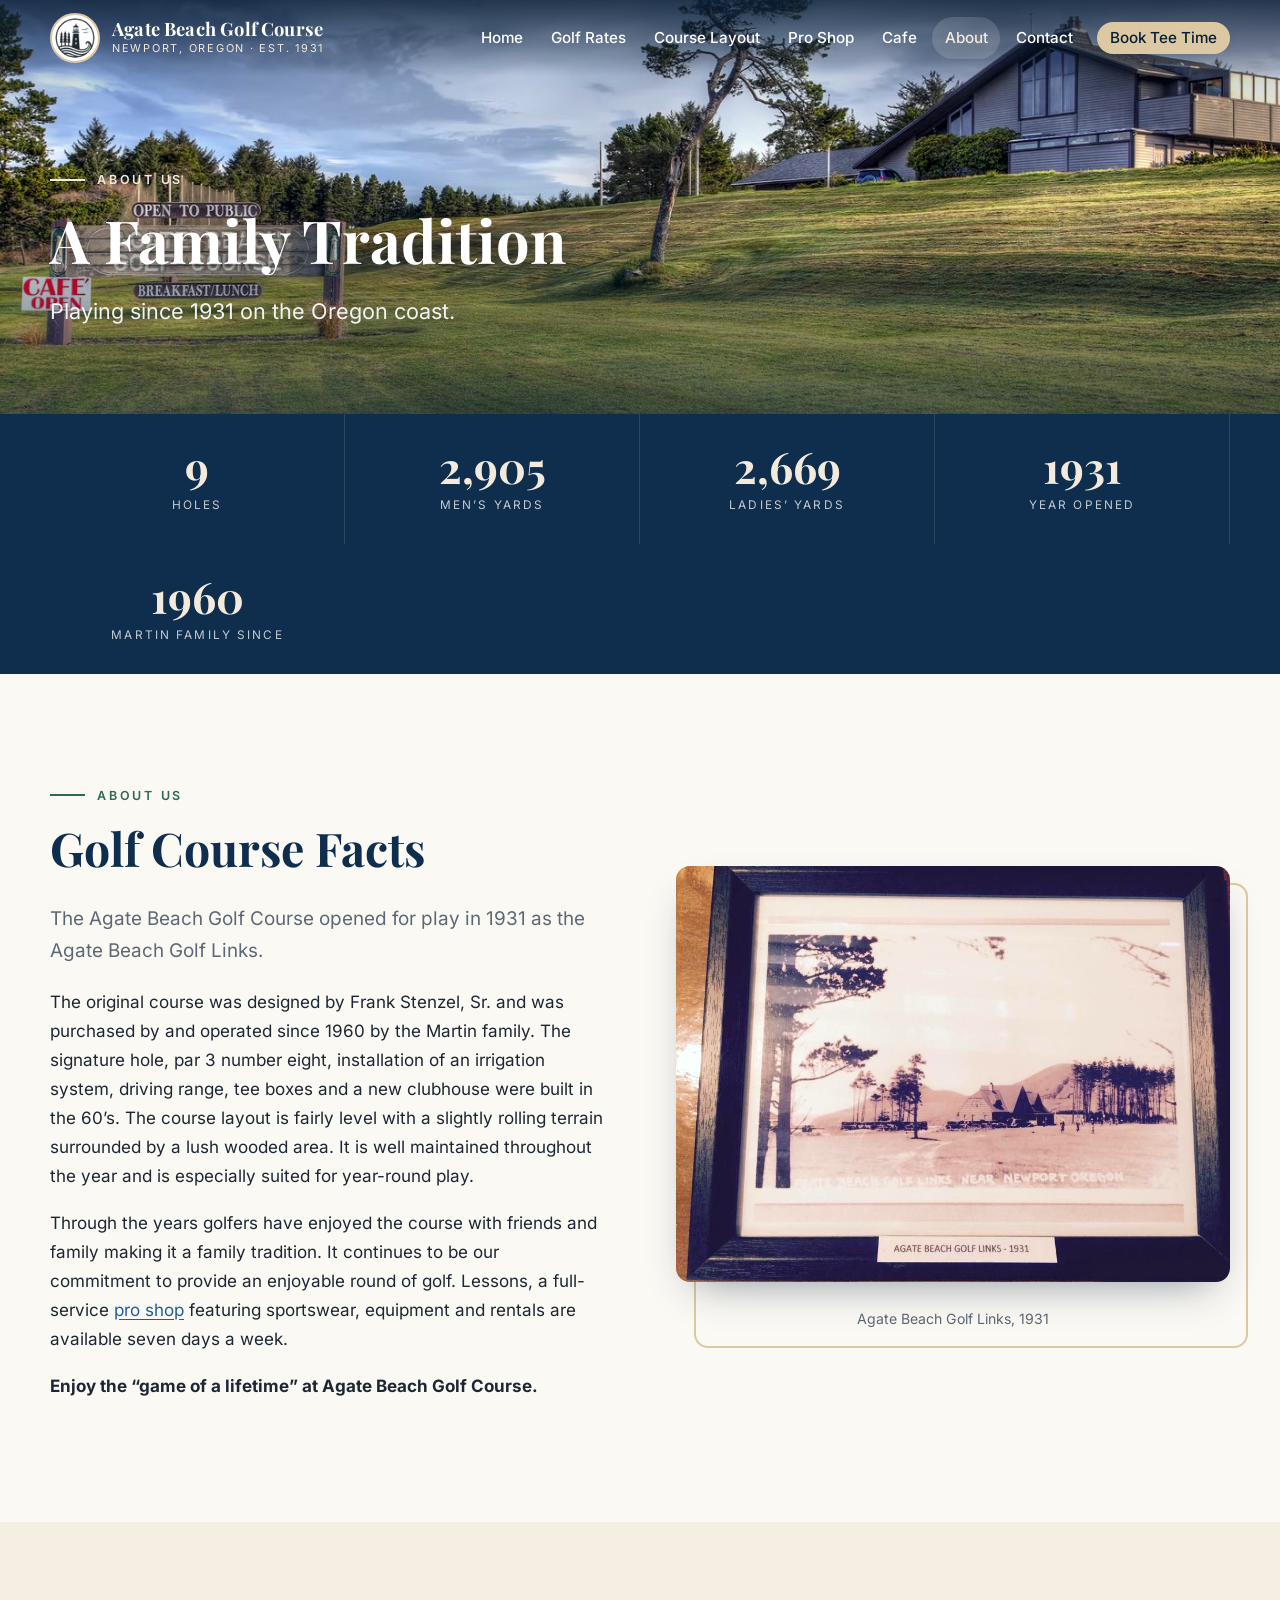
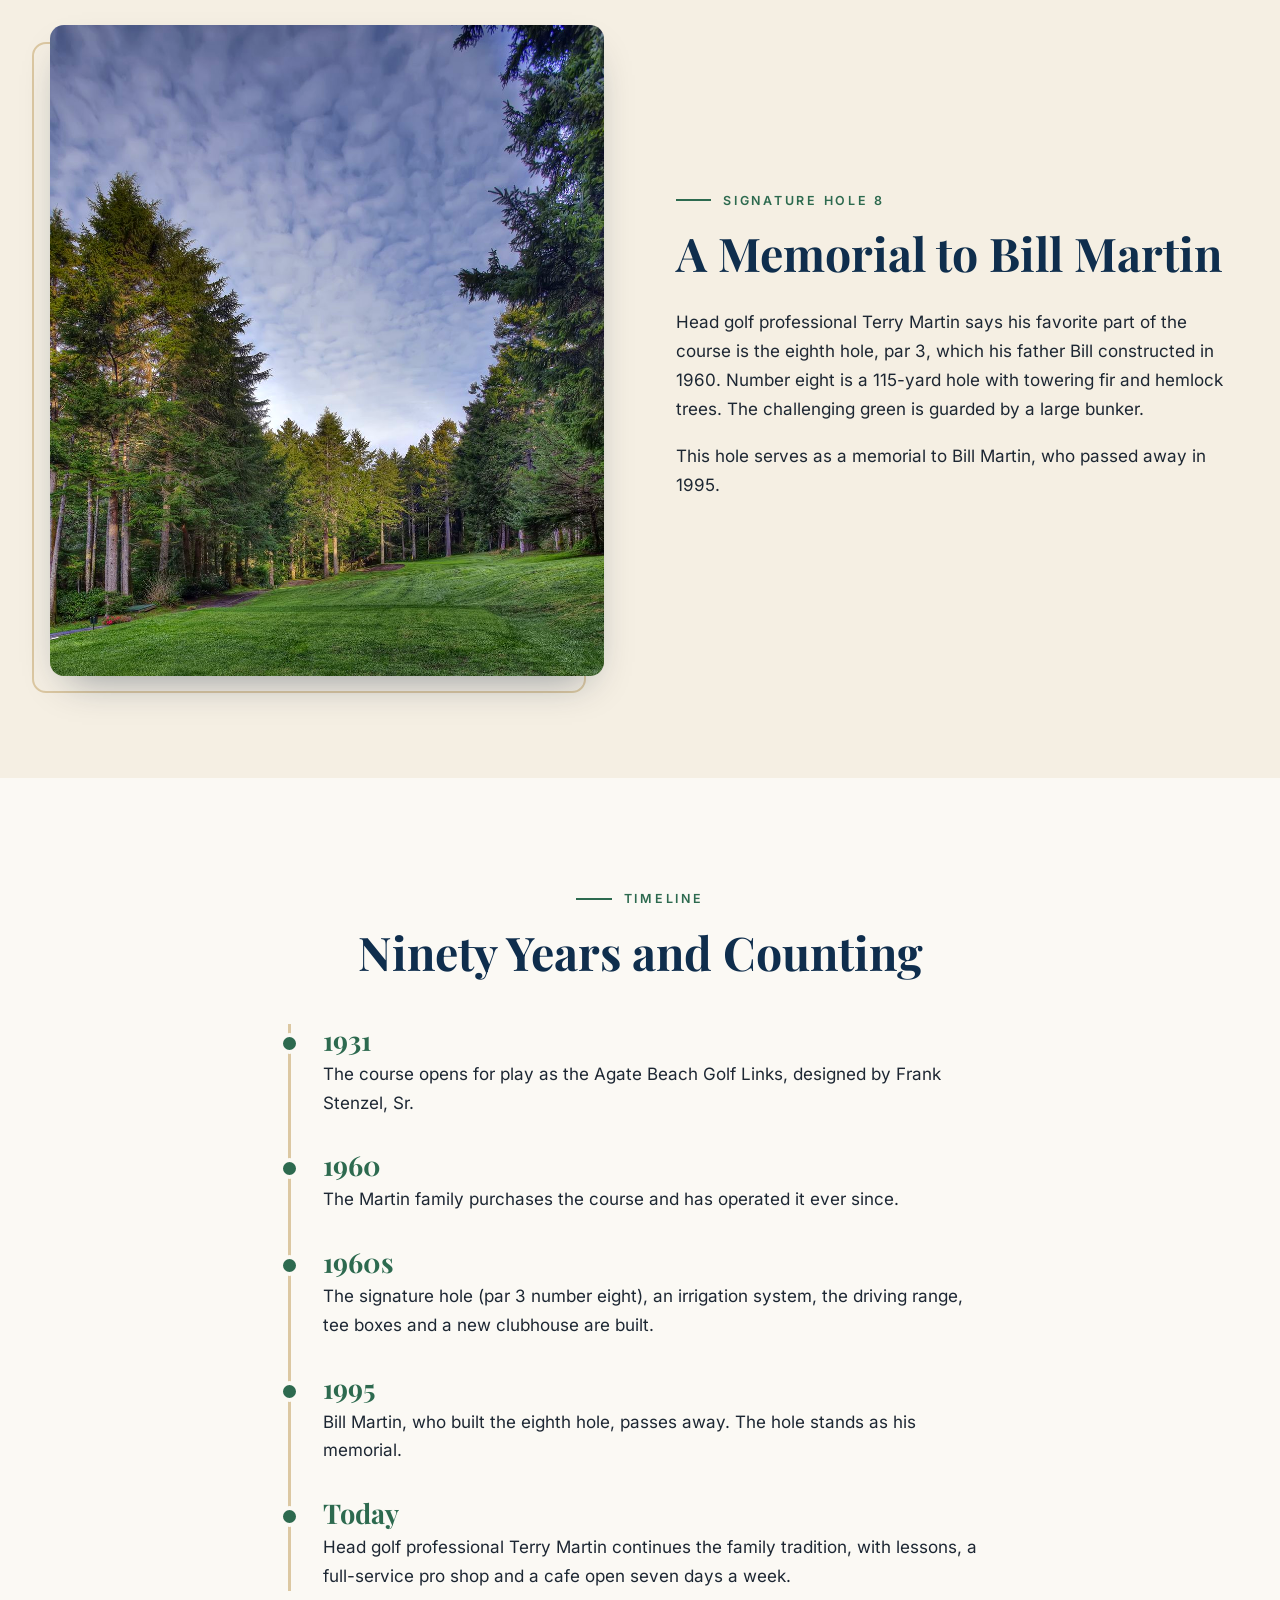
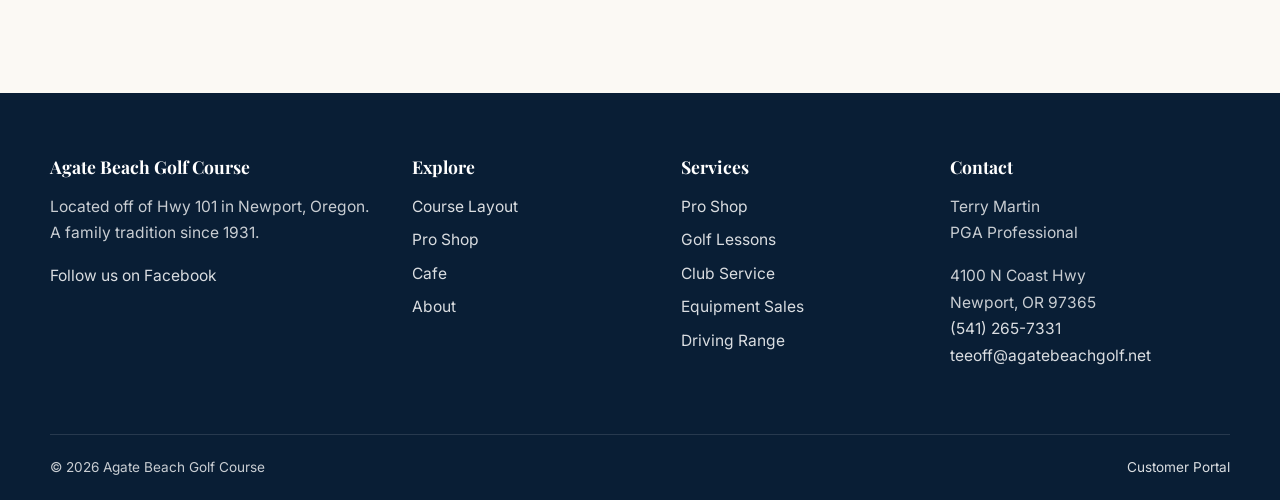
==== about.html @ 0680684e "Home notice strip: Welcome! Click here for golf rates; bump version Co-authored-by: Copilot <2235562" ====
<!DOCTYPE html>
<html lang="en">
<head>
<meta charset="utf-8">
<meta name="viewport" content="width=device-width, initial-scale=1">
<title>About Us | Agate Beach Golf Course</title>
<meta name="description" content="The story of Agate Beach Golf Course in Newport, Oregon: opened in 1931 and run by the Martin family since 1960.">
<meta property="og:title" content="About Us | Agate Beach Golf Course">
<meta property="og:description" content="The story of Agate Beach Golf Course in Newport, Oregon: opened in 1931 and run by the Martin family since 1960.">
<meta property="og:image" content="https://agatebeachgolf.net/assets/images/aerial.jpg">
<link rel="icon" href="assets/images/logo.png" type="image/png">
<link rel="preload" href="assets/fonts/inter-latin.woff2" as="font" type="font/woff2" crossorigin>
<link rel="preload" href="assets/fonts/playfair-display-latin.woff2" as="font" type="font/woff2" crossorigin>
<link rel="stylesheet" href="assets/css/styles.css?v=20261002-23">
</head>
<body>
<a class="skip-link" href="#main">Skip to content</a>

<header class="site-header">
  <div class="container nav">
    <a class="brand" href="index.html">
      <img src="assets/images/logo.png" alt="" width="50" height="50">
      <span>
        <span class="brand-name">Agate Beach Golf Course</span>
        <span class="brand-tag">Newport, Oregon &middot; Est. 1931</span>
      </span>
    </a>
    <button class="nav-toggle" type="button" aria-expanded="false" aria-controls="nav-menu" aria-label="Menu">
      <span></span><span></span><span></span>
    </button>
    <ul class="nav-menu" id="nav-menu">
      <li class="nav-mobile-only nav-book"><a class="btn btn-accent nav-cta" href="https://foreupsoftware.com/index.php/booking/21987/9520#teetimes" target="_blank" rel="noopener">Book Tee Time</a></li>
      <li><a href="index.html">Home</a></li>
      <li><a href="rates.html">Golf Rates</a></li>
      <li><a href="course.html">Course Layout</a></li>
      <li class="nav-mobile-only"><a href="scorecard.html">Digital Scorecard</a></li>
      <li><a href="pro-shop.html">Pro Shop</a></li>
      <li><a href="cafe.html">Cafe</a></li>
      <li><a href="about.html">About</a></li>
      <li><a href="contact.html">Contact</a></li>
      <li class="nav-desktop-only"><a class="btn btn-accent nav-cta" href="https://foreupsoftware.com/index.php/booking/21987/9520#teetimes" target="_blank" rel="noopener">Book Tee Time</a></li>
      <li class="nav-mobile-only nav-actions">
        <a href="tel:+15412657331" aria-label="Call the pro shop, (541) 265-7331"><svg viewBox="0 0 24 24" aria-hidden="true"><path d="M22 16.92v3a2 2 0 0 1-2.18 2 19.79 19.79 0 0 1-8.63-3.07 19.5 19.5 0 0 1-6-6 19.79 19.79 0 0 1-3.07-8.67A2 2 0 0 1 4.11 2h3a2 2 0 0 1 2 1.72 12.84 12.84 0 0 0 .7 2.81 2 2 0 0 1-.45 2.11L8.09 9.91a16 16 0 0 0 6 6l1.27-1.27a2 2 0 0 1 2.11-.45 12.84 12.84 0 0 0 2.81.7A2 2 0 0 1 22 16.92z"/></svg><span>Call</span></a>
        <a href="https://www.facebook.com/Agatebeachgolf" target="_blank" rel="noopener" aria-label="Agate Beach Golf on Facebook"><svg viewBox="0 0 24 24" aria-hidden="true"><path d="M18 2h-3a5 5 0 0 0-5 5v3H7v4h3v8h4v-8h3l1-4h-4V7a1 1 0 0 1 1-1h3z"/></svg><span>Facebook</span></a>
        <a href="https://www.google.com/maps/search/?api=1&amp;query=Agate+Beach+Golf+Course%2C+4100+N+Coast+Hwy%2C+Newport%2C+OR+97365" target="_blank" rel="noopener" aria-label="Directions in Google Maps"><svg viewBox="0 0 24 24" aria-hidden="true"><path d="M21 10c0 7-9 13-9 13s-9-6-9-13a9 9 0 0 1 18 0z"/><circle cx="12" cy="10" r="3"/></svg><span>Directions</span></a>
      </li>    </ul>
  </div>
</header>

<main id="main">
  <section class="hero hero-page" style="background-image:url('assets/images/clubhouse-sign.jpg');background-position:center">
    <div class="container">
      <p class="eyebrow">About Us</p>
      <h1>A Family Tradition</h1>
      <p class="lead">Playing since 1931 on the Oregon coast.</p>
    </div>
  </section>


  <section class="stats" aria-label="Golf course facts">
    <div class="container">
      <div class="stat"><span class="stat-num">9</span><span class="stat-label">Holes</span></div>
      <div class="stat"><span class="stat-num">2,905</span><span class="stat-label">Men&rsquo;s yards</span></div>
      <div class="stat"><span class="stat-num">2,669</span><span class="stat-label">Ladies&rsquo; yards</span></div>
      <div class="stat"><span class="stat-num">1931</span><span class="stat-label">Year opened</span></div>
      <div class="stat"><span class="stat-num">1960</span><span class="stat-label">Martin family since</span></div>
    </div>
  </section>

  <section class="section">
    <div class="container split">
      <div class="reveal">
        <p class="eyebrow">About Us</p>
        <h2>Golf Course Facts</h2>
        <p class="lead">The Agate Beach Golf Course opened for play in 1931 as the Agate Beach Golf Links.</p>
        <p>The original course was designed by Frank Stenzel, Sr. and was purchased by and operated since 1960 by the Martin family. The signature hole, par 3 number eight, installation of an irrigation system, driving range, tee boxes and a new clubhouse were built in the 60&rsquo;s. The course layout is fairly level with a slightly rolling terrain surrounded by a lush wooded area. It is well maintained throughout the year and is especially suited for year-round play.</p>
        <p>Through the years golfers have enjoyed the course with friends and family making it a family tradition. It continues to be our commitment to provide an enjoyable round of golf. Lessons, a full-service <a href="pro-shop.html">pro shop</a> featuring sportswear, equipment and rentals are available seven days a week.</p>
        <p><strong>Enjoy the &ldquo;game of a lifetime&rdquo; at Agate Beach Golf Course.</strong></p>
      </div>
      <figure class="frame reveal">
        <img src="assets/images/links-1931.jpg" alt="Framed historic photograph labelled Agate Beach Golf Links, 1931" width="960" height="720" loading="lazy">
        <figcaption>Agate Beach Golf Links, 1931</figcaption>
      </figure>
    </div>
  </section>

  <section class="section section-sand">
    <div class="container split reverse">
      <div class="reveal">
        <p class="eyebrow">Signature Hole 8</p>
        <h2>A Memorial to Bill Martin</h2>
        <p>Head golf professional Terry Martin says his favorite part of the course is the eighth hole, par 3, which his father Bill constructed in 1960. Number eight is a 115-yard hole with towering fir and hemlock trees. The challenging green is guarded by a large bunker.</p>
        <p>This hole serves as a memorial to Bill Martin, who passed away in 1995.</p>
      </div>
      <figure class="frame flip reveal"><img src="assets/images/signature-hole-8.jpg" alt="Tall evergreens along the eighth fairway" width="1100" height="1292" loading="lazy"></figure>
    </div>
  </section>

  <section class="section">
    <div class="container">
      <div class="section-head center reveal"><p class="eyebrow">Timeline</p><h2>Ninety Years and Counting</h2></div>
      <ol class="timeline">
        <li class="reveal"><span class="year">1931</span><p>The course opens for play as the Agate Beach Golf Links, designed by Frank Stenzel, Sr.</p></li>
        <li class="reveal"><span class="year">1960</span><p>The Martin family purchases the course and has operated it ever since.</p></li>
        <li class="reveal"><span class="year">1960s</span><p>The signature hole (par 3 number eight), an irrigation system, the driving range, tee boxes and a new clubhouse are built.</p></li>
        <li class="reveal"><span class="year">1995</span><p>Bill Martin, who built the eighth hole, passes away. The hole stands as his memorial.</p></li>
        <li class="reveal"><span class="year">Today</span><p>Head golf professional Terry Martin continues the family tradition, with lessons, a full-service pro shop and a cafe open seven days a week.</p></li>
      </ol>
    </div>
  </section>

</main>

<footer class="site-footer">
  <div class="container">
    <div class="footer-grid">
      <div>
        <h4>Agate Beach Golf Course</h4>
        <p>Located off of Hwy 101 in Newport, Oregon. A family tradition since 1931.</p>
        <p><a href="https://www.facebook.com/Agatebeachgolf" target="_blank" rel="noopener">Follow us on Facebook</a></p>
      </div>
      <div>
        <h4>Explore</h4>
        <ul>
          <li><a href="course.html">Course Layout</a></li>
              <li><a href="pro-shop.html">Pro Shop</a></li>
          <li><a href="cafe.html">Cafe</a></li>
          <li><a href="about.html">About</a></li>
        </ul>
      </div>
      <div>
        <h4>Services</h4>
        <ul>
          <li><a href="pro-shop.html">Pro Shop</a></li>
          <li><a href="pro-shop.html#lessons">Golf Lessons</a></li>
          <li><a href="pro-shop.html#services">Club Service</a></li>
          <li><a href="pro-shop.html#services">Equipment Sales</a></li>
          <li><a href="rates.html#range">Driving Range</a></li>
        </ul>
      </div>
      <div>
        <h4>Contact</h4>
        <p>Terry Martin<br>PGA Professional</p>
        <p>4100 N Coast Hwy<br>Newport, OR 97365<br>
        <a href="tel:+15412657331">(541) 265-7331</a><br>
        <a href="mailto:teeoff@agatebeachgolf.net">teeoff@agatebeachgolf.net</a></p>
      </div>
    </div>
    <div class="footer-bottom">
      <span>&copy; <span id="year">2026</span> Agate Beach Golf Course</span>
      <a href="https://foreupsoftware.com/index.php/booking/21987#/login" target="_blank" rel="noopener">Customer Portal</a>
    </div>
  </div>
</footer>

<script src="assets/js/main.js?v=20261002-23"></script>
</body>
</html>
---- assets/css/styles.css ----
/* Agate Beach Golf Course — coastal, classic, mobile-first. */

/* Fonts are hosted on the site (Inter and Playfair Display, SIL Open Font License). */
@font-face { font-family: 'Inter'; font-style: normal; font-weight: 400 800; font-display: swap; src: url(../fonts/inter-latin-ext.woff2) format('woff2'); unicode-range: U+0100-02BA, U+02BD-02C5, U+02C7-02CC, U+02CE-02D7, U+02DD-02FF, U+0304, U+0308, U+0329, U+1D00-1DBF, U+1E00-1E9F, U+1EF2-1EFF, U+2020, U+20A0-20AB, U+20AD-20C0, U+2113, U+2C60-2C7F, U+A720-A7FF; }
@font-face { font-family: 'Inter'; font-style: normal; font-weight: 400 800; font-display: swap; src: url(../fonts/inter-latin.woff2) format('woff2'); unicode-range: U+0000-00FF, U+0131, U+0152-0153, U+02BB-02BC, U+02C6, U+02DA, U+02DC, U+0304, U+0308, U+0329, U+2000-206F, U+20AC, U+2122, U+2191, U+2193, U+2212, U+2215, U+FEFF, U+FFFD; }
@font-face { font-family: 'Playfair Display'; font-style: normal; font-weight: 600 700; font-display: swap; src: url(../fonts/playfair-display-latin-ext.woff2) format('woff2'); unicode-range: U+0100-02BA, U+02BD-02C5, U+02C7-02CC, U+02CE-02D7, U+02DD-02FF, U+0304, U+0308, U+0329, U+1D00-1DBF, U+1E00-1E9F, U+1EF2-1EFF, U+2020, U+20A0-20AB, U+20AD-20C0, U+2113, U+2C60-2C7F, U+A720-A7FF; }
@font-face { font-family: 'Playfair Display'; font-style: normal; font-weight: 600 700; font-display: swap; src: url(../fonts/playfair-display-latin.woff2) format('woff2'); unicode-range: U+0000-00FF, U+0131, U+0152-0153, U+02BB-02BC, U+02C6, U+02DA, U+02DC, U+0304, U+0308, U+0329, U+2000-206F, U+20AC, U+2122, U+2191, U+2193, U+2212, U+2215, U+FEFF, U+FFFD; }

:root {
  --navy: #0f2e4d;
  --navy-deep: #091e35;
  --blue: #1f5f93;
  --green: #2d6a4f;
  --green-dark: #1f4d39;
  --accent: #dcc8a2;      /* main accent (buttons, strips, highlights) */
  --accent-soft: #f3eadb; /* light version of the accent (text on navy, soft backgrounds) */
  --sand: #f5efe3;
  --cream: #fbf9f4;
  --ink: #1d2733;
  --muted: #5d6874;
  --line: #e4dccb;
  --white: #fff;
  --radius: 14px;
  --shadow: 0 18px 40px -18px rgba(9, 30, 53, 0.45);
  --shadow-sm: 0 8px 22px -12px rgba(9, 30, 53, 0.4);
  --font-head: "Playfair Display", Georgia, "Times New Roman", serif;
  --font-body: "Inter", system-ui, -apple-system, "Segoe UI", Roboto, sans-serif;
  --header-h: 76px;
}

*, *::before, *::after { box-sizing: border-box; }
html { scroll-behavior: smooth; scroll-padding-top: calc(var(--header-h) + 12px); -webkit-text-size-adjust: 100%; }
body {
  margin: 0;
  font-family: var(--font-body);
  font-size: 1.0625rem;
  line-height: 1.7;
  color: var(--ink);
  background: var(--cream);
}
img { max-width: 100%; height: auto; display: block; }
a { color: var(--blue); text-underline-offset: 3px; }
a:hover { color: var(--navy); }
h1, h2, h3, h4 { font-family: var(--font-head); line-height: 1.15; color: var(--navy); margin: 0 0 0.6em; font-weight: 700; }
h1 { font-size: clamp(2.4rem, 6vw, 4.4rem); }
h2 { font-size: clamp(1.9rem, 4vw, 2.9rem); }
h3 { font-size: 1.35rem; }
p { margin: 0 0 1.1em; }
ul { padding-left: 1.2em; }
:focus-visible { outline: 3px solid var(--accent); outline-offset: 3px; }

.container { width: min(1180px, 100% - 2.5rem); margin-inline: auto; }
.skip-link { position: absolute; left: -999px; top: 0; background: var(--accent); color: var(--navy-deep); padding: 0.7rem 1rem; z-index: 200; font-weight: 600; }
.skip-link:focus { left: 0; }

/* ---------- Header ---------- */
.site-header {
  position: fixed; inset: 0 0 auto 0; z-index: 100; height: var(--header-h);
  display: flex; align-items: center;
  background: linear-gradient(180deg, rgba(9, 30, 53, 0.78), rgba(9, 30, 53, 0));
  transition: background 0.3s, box-shadow 0.3s;
}
.site-header.is-solid, .site-header.menu-open { background: var(--navy-deep); box-shadow: 0 6px 24px rgba(0, 0, 0, 0.25); }
.nav { display: flex; align-items: center; justify-content: space-between; gap: 1rem; }
.brand { display: flex; align-items: center; gap: 0.75rem; text-decoration: none; color: var(--white); }
.brand img { width: 50px; height: 50px; border-radius: 50%; background: var(--white); padding: 3px; object-fit: contain; border: 2px solid var(--accent); }
.brand-name { display: block; font-family: var(--font-head); font-weight: 700; font-size: 1.15rem; line-height: 1.1; letter-spacing: 0.01em; }
.brand-tag { display: block; font-size: 0.68rem; text-transform: uppercase; letter-spacing: 0.16em; color: var(--accent-soft); }
@media (max-width: 480px) {
  .brand-name { font-size: 0.95rem; white-space: nowrap; }
  .brand-tag { font-size: 0.58rem; letter-spacing: 0.12em; }
}
.brand:hover { color: var(--white); }

.nav-toggle {
  display: inline-flex; flex-direction: column; justify-content: center; gap: 5px;
  width: 46px; height: 46px; padding: 0 11px; background: transparent; border: 1px solid rgba(255, 255, 255, 0.45); border-radius: 10px; cursor: pointer;
}
.nav-toggle span { display: block; height: 2px; background: var(--white); border-radius: 2px; transition: transform 0.25s, opacity 0.25s; }
.nav-toggle[aria-expanded="true"] span:nth-child(1) { transform: translateY(7px) rotate(45deg); }
.nav-toggle[aria-expanded="true"] span:nth-child(2) { opacity: 0; }
.nav-toggle[aria-expanded="true"] span:nth-child(3) { transform: translateY(-7px) rotate(-45deg); }

/* Mobile menu: the panel unrolls slowly from the top, then each link sweeps in from the left one after another. */
.nav-menu {
  list-style: none; margin: 0; padding: 0.5rem 1.25rem 1.5rem;
  position: absolute; top: var(--header-h); left: 0; right: 0;
  background: var(--navy-deep); display: flex; flex-direction: column; gap: 0.1rem;
  max-height: calc(100vh - var(--header-h)); overflow-y: auto;
  clip-path: inset(0 0 100% 0); visibility: hidden; pointer-events: none;
  transition: clip-path 0.45s cubic-bezier(0.55, 0, 0.7, 0.2), visibility 0s linear 0.45s;
}
.nav-menu.is-open {
  clip-path: inset(0 0 -40px 0); visibility: visible; pointer-events: auto;
  transition: clip-path 0.7s cubic-bezier(0.16, 1, 0.3, 1), visibility 0s;
}
.nav-menu li { opacity: 0; transform: translateX(-36px); transition: opacity 0.2s ease, transform 0.2s ease; }
.nav-menu.is-open li { opacity: 1; transform: none; transition: opacity 0.5s ease, transform 0.55s cubic-bezier(0.16, 1, 0.3, 1); }
.nav-menu.is-open li:nth-child(1) { transition-delay: 0.15s; }
.nav-menu.is-open li:nth-child(2) { transition-delay: 0.20s; }
.nav-menu.is-open li:nth-child(3) { transition-delay: 0.25s; }
.nav-menu.is-open li:nth-child(4) { transition-delay: 0.30s; }
.nav-menu.is-open li:nth-child(5) { transition-delay: 0.35s; }
.nav-menu.is-open li:nth-child(6) { transition-delay: 0.40s; }
.nav-menu.is-open li:nth-child(7) { transition-delay: 0.45s; }
.nav-menu.is-open li:nth-child(8) { transition-delay: 0.50s; }
.nav-menu.is-open li:nth-child(9) { transition-delay: 0.55s; }
.nav-menu.is-open li:nth-child(10) { transition-delay: 0.60s; }
.nav-menu.is-open li:nth-child(11) { transition-delay: 0.65s; }
@media (prefers-reduced-motion: reduce) {
  .nav-menu, .nav-menu li { transition: none !important; }
}
.nav-menu a { display: block; padding: 0.8rem 0.4rem; color: var(--white); text-decoration: none; font-weight: 500; border-bottom: 1px solid rgba(255, 255, 255, 0.1); }
.nav-menu a:hover, .nav-menu a[aria-current="page"] { color: var(--accent-soft); }
.nav-menu .nav-cta { margin-top: 0.9rem; text-align: center; border: 0; color: var(--navy-deep); }
.nav-menu .nav-cta:hover { color: var(--navy-deep); }
/* Items shown only in the mobile menu: Book Tee Time on top, then call / Facebook / directions buttons at the bottom. */
.nav-mobile-only { display: list-item; }
.nav-menu .nav-desktop-only { display: none; }
.nav-menu .nav-book { padding: 0.4rem 0 0.3rem; }
.nav-menu .nav-book .nav-cta { margin-top: 0; border-bottom: 0; }
.nav-menu .nav-actions { display: flex; gap: 0.7rem; padding-top: 1.1rem; }
.nav-menu .nav-actions a {
  flex: 1; display: flex; flex-direction: column; align-items: center; gap: 0.35rem; padding: 0.8rem 0.3rem;
  border: 1px solid rgba(255, 255, 255, 0.18); border-radius: 14px; background: rgba(255, 255, 255, 0.07);
  font-size: 0.8rem; font-weight: 600; letter-spacing: 0.02em;
}
.nav-menu .nav-actions a:hover { background: rgba(255, 255, 255, 0.16); color: var(--white); }
.nav-menu .nav-actions svg { width: 1.6rem; height: 1.6rem; fill: none; stroke: currentColor; stroke-width: 1.8; stroke-linecap: round; stroke-linejoin: round; }

@media (min-width: 1100px) {
  .nav-toggle { display: none; }
  .nav-menu, .nav-menu.is-open { position: static; display: flex; flex-direction: row; align-items: center; gap: 0.15rem; padding: 0; background: none; max-height: none; overflow: visible; clip-path: none; visibility: visible; pointer-events: auto; transition: none; }
  .nav-menu li, .nav-menu.is-open li { opacity: 1; transform: none; transition: none; }
  .nav-menu a { padding: 0.5rem 0.8rem; border: 0; border-radius: 999px; font-size: 0.95rem; }
  .nav-menu a[aria-current="page"] { background: rgba(255, 255, 255, 0.14); }
  .nav-menu .nav-cta { margin: 0 0 0 0.6rem; }

  .nav-menu .nav-mobile-only { display: none; }
  .nav-menu .nav-desktop-only { display: list-item; }
}

/* ---------- Buttons ---------- */
.btn {
  display: inline-flex; align-items: center; justify-content: center; gap: 0.5rem;
  padding: 0.85rem 1.7rem; border-radius: 999px; border: 2px solid transparent;
  font: 600 0.98rem/1 var(--font-body); text-decoration: none; cursor: pointer;
  transition: transform 0.2s, background 0.2s, color 0.2s, border-color 0.2s, box-shadow 0.2s;
}
.btn:hover { transform: translateY(-2px); }
.btn-accent { background: var(--accent); color: var(--navy-deep); box-shadow: var(--shadow-sm); }
.btn-accent:hover { background: var(--accent-soft); color: var(--navy-deep); }
.btn-green { background: var(--green); color: var(--white); }
.btn-green:hover { background: var(--green-dark); color: var(--white); }
.btn-outline { border-color: var(--white); color: var(--white); }
.btn-outline:hover { background: var(--white); color: var(--navy); }
.btn-outline-dark { border-color: var(--navy); color: var(--navy); }
.btn-outline-dark:hover { background: var(--navy); color: var(--white); }
.btn-row { display: flex; flex-wrap: wrap; gap: 0.8rem; }
.btn-sm { padding: 0.6rem 1.15rem; font-size: 0.9rem; border-width: 1.5px; }
.jump-nav { display: flex; flex-wrap: wrap; gap: 0.6rem; margin-bottom: 2.4rem; }
.hole-panel { background: var(--sand); border-radius: calc(var(--radius) + 8px); padding: 2.2rem 1rem 1.6rem; margin: 2.4rem 0 3.2rem; }
.hole-panel-head { max-width: 40rem; margin: 0 auto 0.6rem; text-align: center; }
.hole-panel-head .eyebrow { justify-content: center; }
.hole-panel-head h3 { font-size: clamp(1.6rem, 3vw, 2.1rem); }
.hole-panel-head p:last-child { margin-bottom: 0; color: var(--muted); }

/* ---------- Hero ---------- */
.hero {
  position: relative; display: flex; align-items: flex-end; color: var(--white);
  min-height: 88vh; padding: calc(var(--header-h) + 3rem) 0 5rem;
  background: var(--navy-deep) center / cover no-repeat;
  isolation: isolate; clip-path: inset(0);
}
.hero::before {
  content: ""; position: absolute; inset: 0; z-index: -1;
  background: linear-gradient(180deg, rgba(9, 30, 53, 0.34) 0%, rgba(9, 30, 53, 0) 40%, rgba(9, 30, 53, 0.7) 100%);
}
.hero h1 { font-size: clamp(1.8rem, 1.15rem + 3.7vw, 4.4rem); color: var(--white); text-shadow: 0 2px 24px rgba(0, 0, 0, 0.35); margin-bottom: 0.3em; max-width: 18ch; }
.hero .lead { font-size: clamp(1.1rem, 2vw, 1.35rem); max-width: 40rem; color: rgba(255, 255, 255, 0.92); margin-bottom: 1.8rem; }
.hero-page { min-height: 46vh; padding-bottom: 3.5rem; }
/* Phones: the home banner keeps a short title, one line of text and the Book Tee Time button at the bottom, so the photo and the moving ocean stay in view. */
@media (max-width: 600px) {
  /* The photo fills the top two-thirds of the screen with nothing over it, then fades into the navy where the title and button go.
     About 40% of the photo's width shows. The video lines up with the photo. */
  .hero:not(.hero-page) { min-height: calc(66.7vh + 190px); padding-bottom: 1.4rem; }
  .hero[data-video] > .parallax-bg:not(.is-still) { height: calc(66.7vh + 262px); }
  .hero[data-video] > .parallax-bg { background-size: auto calc(66.7vh + 36px) !important; background-position: center top !important; }
  .hero[data-video] > .parallax-bg .parallax-video { inset: 0 0 auto 0; height: calc(66.7vh + 36px); }
  .hero[data-video] > .parallax-bg::after {
    content: ""; position: absolute; left: 0; right: 0; top: calc(66.7vh - 84px); height: 120px;
    background: linear-gradient(to bottom, rgba(12, 33, 57, 0), rgb(12, 33, 57));
  }  .hero:not(.hero-page) .eyebrow, .hero:not(.hero-page) .btn-outline { display: none; }
  .hero:not(.hero-page) .lead { font-size: 0.95rem; line-height: 1.45; margin-bottom: 1rem; }
  .hero:not(.hero-page) h1 { font-size: clamp(1.75rem, 7.4vw, 2.15rem); max-width: none; line-height: 1.1; margin-bottom: 0.8rem; }
  /* Big first line, smaller second line. */
  .hero:not(.hero-page) h1 .h1-sub { display: block; margin-top: 0.3rem; font-size: 0.62em; font-weight: 600; letter-spacing: 0.01em; color: rgba(255, 255, 255, 0.92); }
  .hero:not(.hero-page) .btn-row { flex-wrap: nowrap; gap: 0.6rem; }
  .hero:not(.hero-page) .btn { padding: 0.7rem 1.15rem; font-size: 0.92rem; }
}
.hero-page h1 { font-size: clamp(1.8rem, 1.15rem + 3.2vw, 3.8rem); max-width: none; }

.eyebrow {
  display: inline-flex; align-items: center; gap: 0.75rem;
  font-size: 0.78rem; font-weight: 600; letter-spacing: 0.22em; text-transform: uppercase; color: var(--accent-soft);
  margin-bottom: 1rem;
}
.eyebrow::before { content: ""; width: 2.2rem; height: 2px; background: currentColor; }
.section .eyebrow, .light .eyebrow { color: var(--green); }

.notice {
  background: var(--accent); color: var(--navy-deep); text-align: center;
  font-weight: 600; font-size: 0.95rem; padding: 0.75rem 1rem;
}
.notice a { color: inherit; }
/* Messages copied from the ForeUp booking page (data/notices.json). */
.notice-alerts { background: var(--accent-soft); border-top: 1px solid rgba(9, 30, 53, 0.15); font-weight: 500; }
.notice-alerts[hidden] { display: none; }
.notice-alerts p { margin: 0; }
.notice-alerts p + p { margin-top: 0.2rem; }

/* ---------- Stats ---------- */
.stats { background: var(--navy); color: var(--white); }
.stats .container { display: grid; grid-template-columns: repeat(2, 1fr); }
.stat { padding: 1.8rem 1rem; text-align: center; border-bottom: 1px solid rgba(255, 255, 255, 0.12); }
.stat:nth-child(odd) { border-right: 1px solid rgba(255, 255, 255, 0.12); }
.stat-num { display: block; font-family: var(--font-head); font-size: clamp(1.9rem, 4vw, 2.7rem); font-weight: 700; color: var(--accent-soft); line-height: 1.1; }
.stat-label { display: block; font-size: 0.74rem; letter-spacing: 0.18em; text-transform: uppercase; color: rgba(255, 255, 255, 0.75); margin-top: 0.3rem; }
@media (min-width: 800px) {
  .stats .container { grid-template-columns: repeat(4, 1fr); }
  .stat { border-bottom: 0; border-right: 1px solid rgba(255, 255, 255, 0.12); }
  .stat:last-child { border-right: 0; }
}

/* ---------- Sections ---------- */
.section { padding: clamp(3.5rem, 8vw, 6.5rem) 0; }
.section-sand { background: var(--sand); }
.section-navy { background: var(--navy); color: rgba(255, 255, 255, 0.9); }
.section-navy h2, .section-navy h3 { color: var(--white); }
.section-navy .eyebrow { color: var(--accent-soft); }
.section-head { max-width: 46rem; margin-bottom: 2.8rem; }
.section-head.center { margin-inline: auto; text-align: center; }
.section-head.center .eyebrow { justify-content: center; }
.lead { font-size: 1.18rem; color: var(--muted); }
.section-navy .lead { color: rgba(255, 255, 255, 0.8); }

.split { display: grid; gap: 2.5rem; align-items: center; }
@media (min-width: 900px) {
  .split { grid-template-columns: 1fr 1fr; gap: 4.5rem; }
  .split.reverse > :first-child { order: 2; }
  .split.split-top { align-items: start; }
  .split.wide-img { grid-template-columns: 1.15fr 1fr; }
}
.frame { position: relative; }
.frame img { width: 100%; border-radius: var(--radius); box-shadow: var(--shadow); position: relative; z-index: 1; }
.frame::before {
  content: ""; position: absolute; z-index: 0; inset: 1.1rem -1.1rem -1.1rem 1.1rem;
  border: 2px solid var(--accent); border-radius: var(--radius);
}
.frame.flip::before { inset: 1.1rem 1.1rem -1.1rem -1.1rem; }
.frame figcaption { margin-top: 1.6rem; font-size: 0.88rem; color: var(--muted); text-align: center; }
figure { margin: 0; }

.checks { list-style: none; padding: 0; margin: 0 0 1.6rem; }
.checks li { position: relative; padding-left: 2rem; margin-bottom: 0.55rem; }
.checks li::before {
  content: ""; position: absolute; left: 0; top: 0.4em; width: 1.15rem; height: 1.15rem; border-radius: 50%;
  background: var(--green) url("data:image/svg+xml,%3Csvg xmlns='http://www.w3.org/2000/svg' viewBox='0 0 20 20'%3E%3Cpath fill='none' stroke='white' stroke-width='2.4' stroke-linecap='round' stroke-linejoin='round' d='M5 10.5l3.2 3.2L15 6.8'/%3E%3C/svg%3E") center / 100% no-repeat;
}

/* ---------- Feature band (photo + glass card) ---------- */
.band {
  position: relative; isolation: isolate; color: var(--white);
  padding: clamp(4rem, 10vw, 8rem) 0; background: var(--navy-deep) center / cover no-repeat;
}
.band { clip-path: inset(0); }
.band::before { content: ""; position: absolute; inset: 0; z-index: -1; background: rgba(9, 30, 53, 0.32); }

/* ---------- Richer photos + hover parallax ---------- */
.frame img, .photo-card img, .gallery img { filter: saturate(1.22) contrast(1.06); }
/* Pinned to the viewport and clipped by its section, so the photo stays put while content scrolls over it. */
.parallax-bg {
  position: fixed; top: -36px; left: -36px; width: calc(100% + 72px); height: calc(100vh + 72px);
  z-index: -2; background-size: cover; background-repeat: no-repeat;
  filter: saturate(1.3) contrast(1.08); will-change: transform;
  transform: translate3d(calc(var(--mx, 0) * -10px), calc(var(--my, 0) * -10px), 0);
}
/* --mx/--my/--hv are eased in JS every frame, so these transforms need no CSS transition. */
.frame img {
  transform: translate3d(calc(var(--mx, 0) * 5px), calc(var(--my, 0) * 5px), 0) scale(calc(1 + var(--hv, 0) * 0.015));
  will-change: transform;
}
.frame::before { transform: translate(calc(var(--mx, 0) * -8px), calc(var(--my, 0) * -8px)); }
.photo-card img, .gallery img {
  transform: translate(calc(var(--mx, 0) * -2%), calc(var(--my, 0) * -2%)) scale(calc(1 + var(--hv, 0) * 0.07));
  will-change: transform;
}
.glass {
  max-width: 52rem; margin-inline: auto; padding: clamp(1.8rem, 5vw, 3.4rem); text-align: center;
  background: rgba(251, 249, 244, 0.93); color: var(--ink); border-radius: 26px; box-shadow: var(--shadow);
}
.glass h2 { margin-bottom: 0.5em; }
.glass .eyebrow { color: var(--green); }
.glass .eyebrow::before { display: none; }

/* ---------- Cards ---------- */
.cards { display: grid; gap: 1.5rem; }
@media (min-width: 640px) { .cards { grid-template-columns: repeat(2, 1fr); } }
@media (min-width: 1000px) { .cards.cols-3 { grid-template-columns: repeat(3, 1fr); } .cards.cols-4 { grid-template-columns: repeat(4, 1fr); } }
.card {
  background: var(--white); border: 1px solid var(--line); border-radius: var(--radius); padding: 2rem 1.7rem;
  box-shadow: var(--shadow-sm); transition: transform 0.25s, box-shadow 0.25s;
}
.card:hover { transform: translateY(-5px); box-shadow: var(--shadow); }
.card h3 { margin-bottom: 0.4em; }
.card p:last-child { margin-bottom: 0; }
.icon {
  display: grid; place-items: center; width: 58px; height: 58px; margin-bottom: 1.1rem; border-radius: 16px;
  background: var(--sand); color: var(--green);
}
.icon svg { width: 30px; height: 30px; stroke: currentColor; fill: none; stroke-width: 1.8; stroke-linecap: round; stroke-linejoin: round; }

.photo-card { padding: 0; overflow: hidden; }
.photo-card img { width: 100%; aspect-ratio: 4 / 3; object-fit: cover; }
.photo-card .body { padding: 1.5rem 1.6rem 1.8rem; }

/* ---------- Gallery ---------- */
.gallery { display: grid; gap: 0.9rem; grid-template-columns: repeat(2, 1fr); grid-auto-rows: 170px; }
.gallery a { overflow: hidden; border-radius: var(--radius); display: block; }
.gallery img { width: 100%; height: 100%; object-fit: cover; }
.gallery .wide { grid-column: span 2; }
.gallery .tall { grid-row: span 2; }
@media (min-width: 800px) {
  .gallery { grid-template-columns: repeat(4, 1fr); grid-auto-rows: 240px; }
}
/* ---------- Rates ---------- */
.rate-grid { display: grid; gap: 1.5rem; }
@media (min-width: 760px) { .rate-grid { grid-template-columns: repeat(2, 1fr); } }
@media (min-width: 1100px) { .rate-grid.cols-3 { grid-template-columns: repeat(3, 1fr); } }
.rate-card { background: var(--white); border: 1px solid var(--line); border-radius: var(--radius); overflow: hidden; box-shadow: var(--shadow-sm); }
.rate-card header { background: var(--navy); color: var(--white); padding: 1.2rem 1.6rem; }
.rate-card header h3 { color: var(--white); margin: 0; }
.rate-card header p { margin: 0.15rem 0 0; font-size: 0.88rem; color: var(--accent-soft); }
.rate-row { display: flex; justify-content: space-between; align-items: center; padding: 1.15rem 1.6rem; border-top: 1px solid var(--line); font-size: 1.1rem; font-weight: 500; color: var(--navy); }
.rate-row:first-of-type { border-top: 0; }
.rate-row:nth-of-type(even) { background: var(--sand); }
.rate-row .price { font-family: var(--font-body, Inter, sans-serif); font-variant-numeric: lining-nums tabular-nums; font-size: 2.2rem; line-height: 1; font-weight: 800; letter-spacing: -0.02em; color: var(--navy-deep); }
.rate-note { text-align: center; margin-top: 2rem; }

/* Phones: each rate becomes one short row (name on the left, the two prices on the right) so every price fits on one screen. */
@media (max-width: 600px) {
  .hero-compact { min-height: 0; padding: calc(var(--header-h) + 1rem) 0 1.4rem; }
  .hero-compact .eyebrow, .hero-compact .lead { display: none; }
  .hero-compact h1 { margin-bottom: 0.5rem; }
  .section-compact { padding: 1.5rem 0 2rem; }
  .section-compact .section-head { margin-bottom: 1rem; }
  .section-compact .section-head .eyebrow { display: none; }
  .section-compact .section-head h2 { font-size: 1.6rem; margin-bottom: 0.2rem; }
  .section-compact .section-head .lead { font-size: 0.9rem; margin: 0; }
  .rate-grid { gap: 0.5rem; }
  .rate-card { display: grid; grid-template-columns: 1fr 4.7rem 4.7rem; align-items: stretch; }
  .rate-card header { display: flex; flex-direction: column; justify-content: center; padding: 0.55rem 0.8rem; }
  .rate-card header h3 { font-size: 1.05rem; }
  .rate-card header p { font-size: 0.74rem; line-height: 1.25; }
  .rate-row, .rate-row:first-of-type { flex-direction: column; justify-content: center; gap: 0.15rem; padding: 0.4rem 0.2rem; border-top: 0; border-left: 1px solid var(--line); font-size: 0.68rem; font-weight: 600; letter-spacing: 0.06em; text-transform: uppercase; text-align: center; color: var(--muted); }
  .rate-row .price { font-size: 1.6rem; color: var(--navy-deep); }
  .rate-note { margin-top: 0.8rem; font-size: 0.85rem; }
}.note { font-size: 0.9rem; color: var(--muted); }

/* ---------- Scorecard ---------- */
.table-wrap { overflow-x: auto; border-radius: var(--radius); box-shadow: var(--shadow-sm); border: 1px solid var(--line); background: var(--white); }
.scorecard { width: 100%; border-collapse: collapse; font-size: 0.95rem; text-align: center; min-width: 640px; }
.scorecard th, .scorecard td { padding: 0.65rem 0.4rem; border-bottom: 1px solid var(--line); }
.scorecard thead th { background: var(--navy); color: var(--white); font-weight: 600; }
.scorecard tbody th { text-align: left; padding-left: 1rem; white-space: nowrap; font-weight: 600; }
.scorecard .tot { background: var(--sand); font-weight: 700; }
.scorecard .men th, .scorecard .men td { color: var(--blue); }
.scorecard .ladies th, .scorecard .ladies td { color: #a3352f; }
.scorecard .par th, .scorecard .par td { background: #eef3f7; color: var(--navy); font-weight: 700; }
.scorecard tr:last-child th, .scorecard tr:last-child td { border-bottom: 0; }

.rules { padding-left: 1.4rem; margin-top: 0; }
.rules li { margin-bottom: 0.7rem; padding-left: 0.3rem; }

/* ---------- Menu ---------- */
.menu-grid { display: grid; gap: 2.5rem 4rem; }
@media (min-width: 900px) { .menu-grid { grid-template-columns: 1fr 1fr; } }
.menu-group > h3 { font-size: 1.8rem; padding-bottom: 0.4rem; margin-bottom: 1.2rem; border-bottom: 3px solid var(--navy); display: flex; justify-content: space-between; align-items: baseline; gap: 1rem; }
.menu-group > h3 small { font-family: var(--font-body); font-size: 0.8rem; font-weight: 500; letter-spacing: 0.04em; color: var(--muted); }
.menu-item { margin-bottom: 1.25rem; }
.menu-item h4 { display: flex; justify-content: space-between; gap: 1rem; align-items: baseline; font-family: var(--font-body); font-size: 0.98rem; letter-spacing: 0.13em; text-transform: uppercase; margin: 0 0 0.15rem; }
.menu-item h4 span { color: var(--green); letter-spacing: 0.02em; white-space: nowrap; font-weight: 700; }
.menu-item p { margin: 0; color: var(--muted); font-size: 0.98rem; line-height: 1.55; }
.menu-note { font-size: 0.92rem; color: var(--muted); font-style: italic; margin-bottom: 1.4rem; }

.dog-grid { display: grid; gap: 1.1rem 2rem; }
@media (min-width: 700px) { .dog-grid { grid-template-columns: 1fr 1fr; grid-template-rows: repeat(6, auto); grid-auto-flow: column; } }
.dog { padding-left: 1rem; border-left: 3px solid var(--accent); }
.dog h4 { font-family: var(--font-body); font-size: 0.95rem; letter-spacing: 0.14em; text-transform: uppercase; margin: 0; color: var(--white); }
.dog p { margin: 0; font-size: 0.95rem; color: rgba(255, 255, 255, 0.78); }


/* ---------- Visit: map + Facebook ---------- */
.visit { display: grid; gap: 2rem; }
@media (min-width: 960px) { .visit { grid-template-columns: 1.6fr 1fr; } }
.embed-card { background: var(--white); border-radius: var(--radius); overflow: hidden; box-shadow: var(--shadow); border: 1px solid var(--line); display: flex; flex-direction: column; }
.embed-card .embed-title { padding: 1rem 1.4rem; font-weight: 600; color: var(--navy); border-bottom: 1px solid var(--line); display: flex; justify-content: space-between; gap: 1rem; align-items: center; flex-wrap: wrap; }
.embed-card .embed-title a { font-size: 0.88rem; font-weight: 500; }
.embed-card iframe { width: 100%; border: 0; display: block; flex: 1; }
.map-frame { min-height: 460px; }
.fb-wrap { display: flex; justify-content: center; background: #f0f2f5; min-height: 600px; }
.fb-wrap iframe { height: 600px; flex: 0 0 auto; width: 100%; max-width: 500px; }

.contact-list { list-style: none; margin: 0 0 1.5rem; padding: 0; }
.contact-list li { display: flex; gap: 1rem; align-items: flex-start; margin-bottom: 1rem; }
.contact-list .icon { width: 46px; height: 46px; margin: 0; flex: none; border-radius: 12px; }
.contact-list .icon svg { width: 22px; height: 22px; }
.contact-list strong { display: block; color: var(--navy); }

/* ---------- Form ---------- */
.form-grid { display: grid; gap: 1.1rem; }
@media (min-width: 640px) { .form-grid { grid-template-columns: 1fr 1fr; } .form-grid .span-2 { grid-column: span 2; } }
label { display: block; font-weight: 600; font-size: 0.9rem; margin-bottom: 0.35rem; color: var(--navy); }
input, textarea, select {
  width: 100%; padding: 0.85rem 1rem; font: inherit; color: var(--ink); background: var(--white);
  border: 1.5px solid var(--line); border-radius: 10px; transition: border-color 0.2s, box-shadow 0.2s;
}
input:focus, textarea:focus, select:focus { outline: 0; border-color: var(--blue); box-shadow: 0 0 0 4px rgba(31, 95, 147, 0.15); }
.form-status { margin: 0; font-size: 0.95rem; color: var(--green-dark); }
.form-status.is-error { color: #a3352f; font-weight: 600; }
.form-status.is-ok { font-weight: 600; }

/* ---------- Timeline ---------- */
.timeline { list-style: none; margin: 0 auto; padding: 0; max-width: 44rem; border-left: 3px solid var(--accent); }
.timeline li { position: relative; padding: 0 0 2rem 2rem; }
.timeline li:last-child { padding-bottom: 0; }
.timeline li::before { content: ""; position: absolute; left: -12px; top: 0.55rem; width: 21px; height: 21px; border-radius: 50%; background: var(--green); border: 4px solid var(--cream); }
.timeline .year { display: block; font-family: var(--font-head); font-size: 1.7rem; font-weight: 700; color: var(--green); line-height: 1.2; }
.timeline p { margin: 0.2rem 0 0; }

/* ---------- CTA ---------- */
.cta { text-align: center; }
.cta h2 { color: var(--white); }
.cta .btn-row { justify-content: center; }

/* ---------- Footer ---------- */
.site-footer { background: var(--navy-deep); color: rgba(255, 255, 255, 0.78); padding: 4rem 0 0; font-size: 0.97rem; }
.site-footer a { color: rgba(255, 255, 255, 0.85); text-decoration: none; }
.site-footer a:hover { color: var(--accent-soft); text-decoration: underline; }
.site-footer h4 { color: var(--white); font-size: 1.1rem; margin-bottom: 1rem; }
.footer-grid { display: grid; gap: 2.2rem; padding-bottom: 3rem; }
@media (min-width: 800px) { .footer-grid { grid-template-columns: 1.4fr 1fr 1fr 1.2fr; } }
.footer-grid ul { list-style: none; margin: 0; padding: 0; }
.footer-grid li { margin-bottom: 0.45rem; }
.footer-bottom { border-top: 1px solid rgba(255, 255, 255, 0.12); padding: 1.3rem 0; font-size: 0.85rem; display: flex; flex-wrap: wrap; justify-content: space-between; gap: 0.5rem; }

/* ---------- Reveal on scroll ---------- */
.js .reveal { opacity: 0; transform: translateY(26px); transition: opacity 0.8s ease, transform 0.8s ease; }
.js .reveal.is-visible { opacity: 1; transform: none; }
@media (prefers-reduced-motion: reduce) {
  html { scroll-behavior: auto; }
  .js .reveal { opacity: 1; transform: none; transition: none; }
  .btn, .card { transition: none; }
}

/* ---------- Clubhouse logo overlays ---------- */
.hero-split { display: flex; flex-direction: column-reverse; align-items: flex-start; gap: 1.5rem; }
.hero-logo {
  width: clamp(120px, 34vw, 160px); height: auto; border-radius: 50%; flex: none;
  border: 4px solid rgba(255, 255, 255, 0.92); box-shadow: 0 18px 50px rgba(0, 0, 0, 0.45);
}
@media (min-width: 800px) {
  .hero-split { flex-direction: row; align-items: flex-end; justify-content: space-between; gap: 3rem; }
  .hero-logo { width: clamp(190px, 20vw, 260px); }
}
.frame .logo-badge {
  position: absolute; z-index: 2; left: -1.2rem; bottom: 2.2rem; width: clamp(96px, 20%, 150px); height: auto; border-radius: 50%;
  border: 4px solid var(--white); box-shadow: var(--shadow); filter: none;
}
@media (max-width: 640px) { .frame .logo-badge { left: 0.6rem; } }

/* Reduced motion: photo stays centred and still. */
.parallax-bg.is-still { position: absolute; inset: 0; width: auto; height: auto; transform: none; transition: none; will-change: auto; }
/* Inner-page top banner: pinned, with the photo's centre sitting in the middle of the banner. */
.parallax-bg.pin-top { top: calc(-36px - 27vh); transform: none; transition: none; }

/* Home hero on wide screens: size the pinned photo to the hero (88vh) instead of the whole viewport,
   so it is cropped less and shows more of the course. */
@media (min-width: 900px) {
  .hero[data-video] > .parallax-bg:not(.is-still) { height: calc(88vh + 72px); }
}

.photo-card.card:hover { transform: none; }

/* ---------- Digital scorecard ---------- */
.sc-controls { display: grid; grid-template-columns: repeat(auto-fit, minmax(9rem, 12rem)); gap: 1rem; margin-bottom: 1.4rem; }
.sc-field { display: grid; gap: 0.3rem; }
.sc-field label { font-size: 0.82rem; font-weight: 600; letter-spacing: 0.04em; text-transform: uppercase; color: var(--muted); }
.sc-entry { width: 100%; border-collapse: collapse; text-align: center; font-size: 1rem; }
.sc-entry th, .sc-entry td { padding: 0.4rem 0.3rem; border-bottom: 1px solid var(--line); }
.sc-entry thead th { background: var(--navy); color: var(--white); font-weight: 600; font-size: 0.85rem; }
.sc-entry tbody th { font-weight: 700; color: var(--navy); }
.sc-entry .sc-par { background: #eef3f7; color: var(--navy); font-weight: 700; }
.sc-entry .sc-name { padding: 0.5rem 0.3rem; }
/* Men and ladies in one group: each player picks their own tees; yardage and par show both, blue for men and red for ladies. */
.sc-tee-btn { display: block; margin: 0.3rem auto 0; padding: 0.18rem 0.55rem; font: 700 0.68rem/1.2 var(--font-body); border-radius: 999px; border: 1px solid transparent; cursor: pointer; white-space: nowrap; }
.sc-tee-btn.is-men { background: #e8f0f8; color: var(--blue); border-color: #b9d0e6; }
.sc-tee-btn.is-ladies { background: #fbeceb; color: #a3352f; border-color: #e9b9b5; }
.sc-entry .tee-line { display: block; line-height: 1.25; font-weight: 600; }
.sc-entry .tee-men { color: var(--blue); }
.sc-entry .tee-ladies { color: #a3352f; }
.sc-entry .sc-grand .tee-men { color: #a9cdf0; }
.sc-entry .sc-grand .tee-ladies { color: #ffb9b3; }
.sc-entry .sc-name input { width: 100%; min-width: 0; padding: 0.45rem 0.4rem; font-size: 0.9rem; text-align: center; }
.sc-entry .sc-score input {
  width: 3.1rem; max-width: 100%; height: 2.7rem; padding: 0; text-align: center; font-size: 1.15rem; font-weight: 700;
  border-radius: 10px; font-variant-numeric: lining-nums;
}
.sc-entry .sc-score input.is-birdie { border-color: var(--green); background: #e5f2ea; color: var(--green-dark); border-radius: 50%; }
.sc-entry .sc-score input.is-eagle { border-color: var(--accent); background: #f3eadb; color: var(--navy); border-radius: 50%; box-shadow: 0 0 0 3px var(--accent-soft); }
.sc-entry .sc-score input.is-bogey { border-color: #c9bfa8; background: #f7f3ea; }
.sc-entry .sc-score input.is-double { border-color: #a3352f; background: #fbeceb; color: #a3352f; }
.sc-entry .sc-sum th, .sc-entry .sc-sum td { background: var(--sand); font-weight: 700; color: var(--navy); }
.sc-entry .sc-grand th, .sc-entry .sc-grand td { background: var(--navy); color: var(--white); font-size: 1.1rem; }
.sc-entry .sc-relative th, .sc-entry .sc-relative td { background: var(--white); }
.sc-entry tr:last-child th, .sc-entry tr:last-child td { border-bottom: 0; }
.table-wrap + .btn-row { margin-top: 1.2rem; }
@media (max-width: 480px) { .sc-tee-btn { padding: 0.12rem 0.3rem; font-size: 0.56rem; letter-spacing: 0; } .sc-entry th.sc-hole { padding-left: 0.3rem; padding-right: 0.1rem; } .sc-entry .tee-line { font-size: 0.8rem; } .sc-entry th, .sc-entry td { padding-inline: 0.15rem; font-size: 0.9rem; } .sc-entry .sc-score input { width: 2.5rem; }
.sc-entry .sc-name input { font-size: 0.78rem; padding-inline: 0.2rem; } }

/* Hole pictures in the scorecard: a small icon, a hover preview (mouse) and a full viewer (click or tap). */
.sc-entry th.sc-hole { padding: 0.3rem 0.3rem 0.3rem 0.5rem; width: 1%; }
.hole-icon {
  position: relative; display: block; width: 38px; height: 64px; padding: 0; margin: 0 auto;
  background: #f6f3e3; border: 1px solid var(--line); border-radius: 8px; overflow: hidden; cursor: zoom-in;
  transition: transform 0.2s, border-color 0.2s, box-shadow 0.2s;
}
.hole-icon img { width: 100%; height: 100%; object-fit: contain; }
.hole-icon:hover, .hole-icon:focus-visible { transform: scale(1.08); border-color: var(--accent); box-shadow: var(--shadow-sm); }
.hole-num {
  position: absolute; top: 2px; left: 2px; min-width: 1.3rem; height: 1.3rem; padding: 0 0.25rem; border-radius: 999px;
  background: var(--navy); color: var(--white); font: 700 0.72rem/1.3rem var(--font-body); text-align: center;
}
.hole-peek {
  position: fixed; z-index: 60; pointer-events: none; padding: 6px; background: var(--cream); border-radius: var(--radius);
  box-shadow: var(--shadow); border: 1px solid var(--line); opacity: 0; transform: scale(0.94); transform-origin: left center;
  transition: opacity 0.18s ease, transform 0.18s ease;
}
.hole-peek.is-on { opacity: 1; transform: none; }
.hole-peek img { display: block; width: auto; max-width: 340px; border-radius: 10px; }

.hole-dialog {
  width: min(92vw, 560px); max-height: 94vh; padding: 1rem 1rem 1.1rem; border: 0; border-radius: 18px;
  background: var(--cream); color: var(--ink); box-shadow: 0 30px 80px -20px rgba(0, 0, 0, 0.6); overflow: hidden;
}
.hole-dialog[open] { animation: hole-pop 0.28s cubic-bezier(0.16, 1, 0.3, 1); }
.hole-dialog::backdrop { background: rgba(9, 30, 53, 0.72); backdrop-filter: blur(3px); }
@keyframes hole-pop { from { opacity: 0; transform: translateY(14px) scale(0.96); } to { opacity: 1; transform: none; } }
.hole-stage { display: flex; align-items: center; justify-content: center; gap: 0.5rem; }
.hole-figure { margin: 0; flex: 1; min-width: 0; display: flex; justify-content: center; touch-action: pan-y; user-select: none; }
.hole-figure img.slide-next { animation: hole-slide-next 0.28s cubic-bezier(0.22, 1, 0.36, 1); }
.hole-figure img.slide-prev { animation: hole-slide-prev 0.28s cubic-bezier(0.22, 1, 0.36, 1); }
@keyframes hole-slide-next { from { opacity: 0.2; transform: translateX(36px); } to { opacity: 1; transform: none; } }
@keyframes hole-slide-prev { from { opacity: 0.2; transform: translateX(-36px); } to { opacity: 1; transform: none; } }
.hole-figure img { display: block; width: auto; max-width: 100%; max-height: 66vh; border-radius: 12px; border: 1px solid var(--line); background: #f6f3e3; }
.hole-step, .hole-close {
  flex: none; display: grid; place-items: center; width: 2.6rem; height: 2.6rem; padding: 0 0 0.2rem; font-size: 1.8rem; line-height: 1;
  border: 1px solid var(--line); border-radius: 50%; background: var(--white); color: var(--navy); cursor: pointer; transition: background 0.2s, color 0.2s;
}
.hole-step:hover, .hole-close:hover { background: var(--navy); color: var(--white); }
.hole-close { position: absolute; top: 0.6rem; right: 0.6rem; z-index: 1; width: 2.2rem; height: 2.2rem; font-size: 1.5rem; }
.hole-caption { text-align: center; margin-top: 0.8rem; }
.hole-caption h3 { margin: 0 0 0.15rem; }
.hole-caption p { margin: 0; }
.hole-meta { font-weight: 600; color: var(--navy); }
.hole-meta-line { display: block; }
.hole-key { font-size: 0.85rem; color: var(--muted); margin-top: 0.2rem !important; }
html.no-scroll { overflow: hidden; }

/* Hole-by-hole card stack on the course page: the chosen hole sits on top and the others fan out behind it. */
.hc { position: relative; isolation: isolate; }
.hc-track { list-style: none; margin: 0; padding: 1rem 0 1rem; display: flex; gap: 1rem; overflow-x: auto; scrollbar-width: none; }
.hc-track::-webkit-scrollbar { display: none; }
.hc-track li { flex: none; }
.hc-card {
  display: block; width: 230px; padding: 0.55rem 0.55rem 0.8rem; text-align: center; font: inherit; color: var(--navy);
  background: var(--white); border: 1px solid var(--line); border-radius: 18px; cursor: pointer;
}
.hc-card img { -webkit-user-drag: none; user-select: none; display: block; width: 100%; height: auto; aspect-ratio: 400 / 714; background: #f6f3e3; border-radius: 12px; }
.hc-num { display: block; margin-top: 0.6rem; font-family: var(--font-head); font-weight: 700; font-size: 1.35rem; line-height: 1.2; }
.hc-meta { display: block; min-height: 1.5em; font-size: 0.82rem; font-weight: 600; color: var(--muted); line-height: 1.35; }
.hc-meta-line { display: block; }

.hc.is-stack .hc-track { display: block; position: relative; height: 560px; padding: 0; overflow: visible; touch-action: pan-y; user-select: none; cursor: grab; outline-offset: 4px; }
.hc.is-stack .hc-track.is-dragging { cursor: grabbing; }
.hc.is-stack .hc-track.is-dragging li { transition: none; }
.hc.is-stack .hc-track li {
  position: absolute; top: 24px; left: 50%; width: 230px;
  transition: transform 0.28s cubic-bezier(0.22, 1, 0.36, 1), transform-origin 0.28s cubic-bezier(0.22, 1, 0.36, 1); will-change: transform;
}
.hc.is-stack .hc-card { box-shadow: 0 10px 26px -14px rgba(9, 30, 53, 0.55); transition: box-shadow 0.4s ease, border-color 0.4s ease, filter 0.4s ease; }
.hc.is-stack .hc-card:not(.is-active) { filter: brightness(0.93); }
.hc-card { position: relative; }
.hc-badge {
  position: absolute; top: 1rem; left: 1rem; display: none; min-width: 1.9rem; height: 1.9rem; padding: 0 0.4rem; border-radius: 999px;
  background: var(--navy); color: var(--white); font: 700 1rem/1.9rem var(--font-body); text-align: center; box-shadow: 0 2px 8px rgba(9, 30, 53, 0.35);
}
.hc.is-stack:not(.hc-tight) .hc-card:not(.is-active) .hc-badge { display: block; }
.hc.is-stack .hc-card.is-right .hc-badge { left: auto; right: 1rem; }
.hc.is-stack .hc-card.is-active { box-shadow: var(--shadow); border-color: var(--accent); }
.hc-arrow {
  position: absolute; top: calc(50% - 1.5rem); z-index: 40; display: grid; place-items: center; width: 3rem; height: 3rem; padding: 0 0 0.25rem;
  font-size: 2rem; line-height: 1; color: var(--navy); background: var(--white); border: 1px solid var(--line); border-radius: 50%;
  box-shadow: var(--shadow-sm); cursor: pointer; transition: background 0.2s, color 0.2s, opacity 0.2s;
}
.hc-arrow:hover:not(:disabled) { background: var(--navy); color: var(--white); }
.hc-arrow:disabled { opacity: 0.35; cursor: default; }
.hc-prev { left: max(0.2rem, calc(50% - 650px)); }
.hc-next { right: max(0.2rem, calc(50% - 650px)); }
.hc-chips { display: flex; flex-wrap: wrap; justify-content: center; gap: 0.45rem; padding: 0.2rem 1rem 0; }
.hc-chip {
  width: 2.3rem; height: 2.3rem; padding: 0; font: 700 0.9rem var(--font-body); color: var(--navy); background: var(--white);
  border: 1px solid var(--line); border-radius: 50%; cursor: pointer; transition: background 0.2s, color 0.2s, border-color 0.2s;
}
.hc-chip:hover { border-color: var(--accent); }
.hc-chip[aria-current="true"] { background: var(--navy); color: var(--white); border-color: var(--navy); }
@media (max-width: 600px) {
  .hc-card { width: 200px; }
  .hc.is-stack .hc-track { height: 500px; }
  .hc.is-stack .hc-track li { width: 200px; }
  .hc-arrow { display: none; }
}
@media (prefers-reduced-motion: reduce) {
  .hc.is-stack .hc-track li, .hc.is-stack .hc-card { transition: none; }
}@media (max-width: 480px) {
  .hole-icon { width: 32px; height: 56px; }
  .hole-num { min-width: 1.15rem; height: 1.15rem; font-size: 0.65rem; line-height: 1.15rem; }
  .hole-step { width: 2.1rem; height: 2.1rem; font-size: 1.5rem; }
}
@media (prefers-reduced-motion: reduce) {
  .hole-dialog[open] { animation: none; }
  .hole-figure img.slide-next, .hole-figure img.slide-prev { animation: none; }
  .hole-peek, .hole-icon { transition: none; }
}
.parallax-bg .parallax-video { position: absolute; inset: 0; width: 100%; height: 100%; object-fit: cover; opacity: 0; transition: opacity 0.8s ease; }
.parallax-bg .parallax-video.is-playing { opacity: 1; }

/* Spam trap on the contact form: real visitors never see or fill this in. */
.hp-field { position: absolute; left: -9999px; width: 1px; height: 1px; overflow: hidden; }
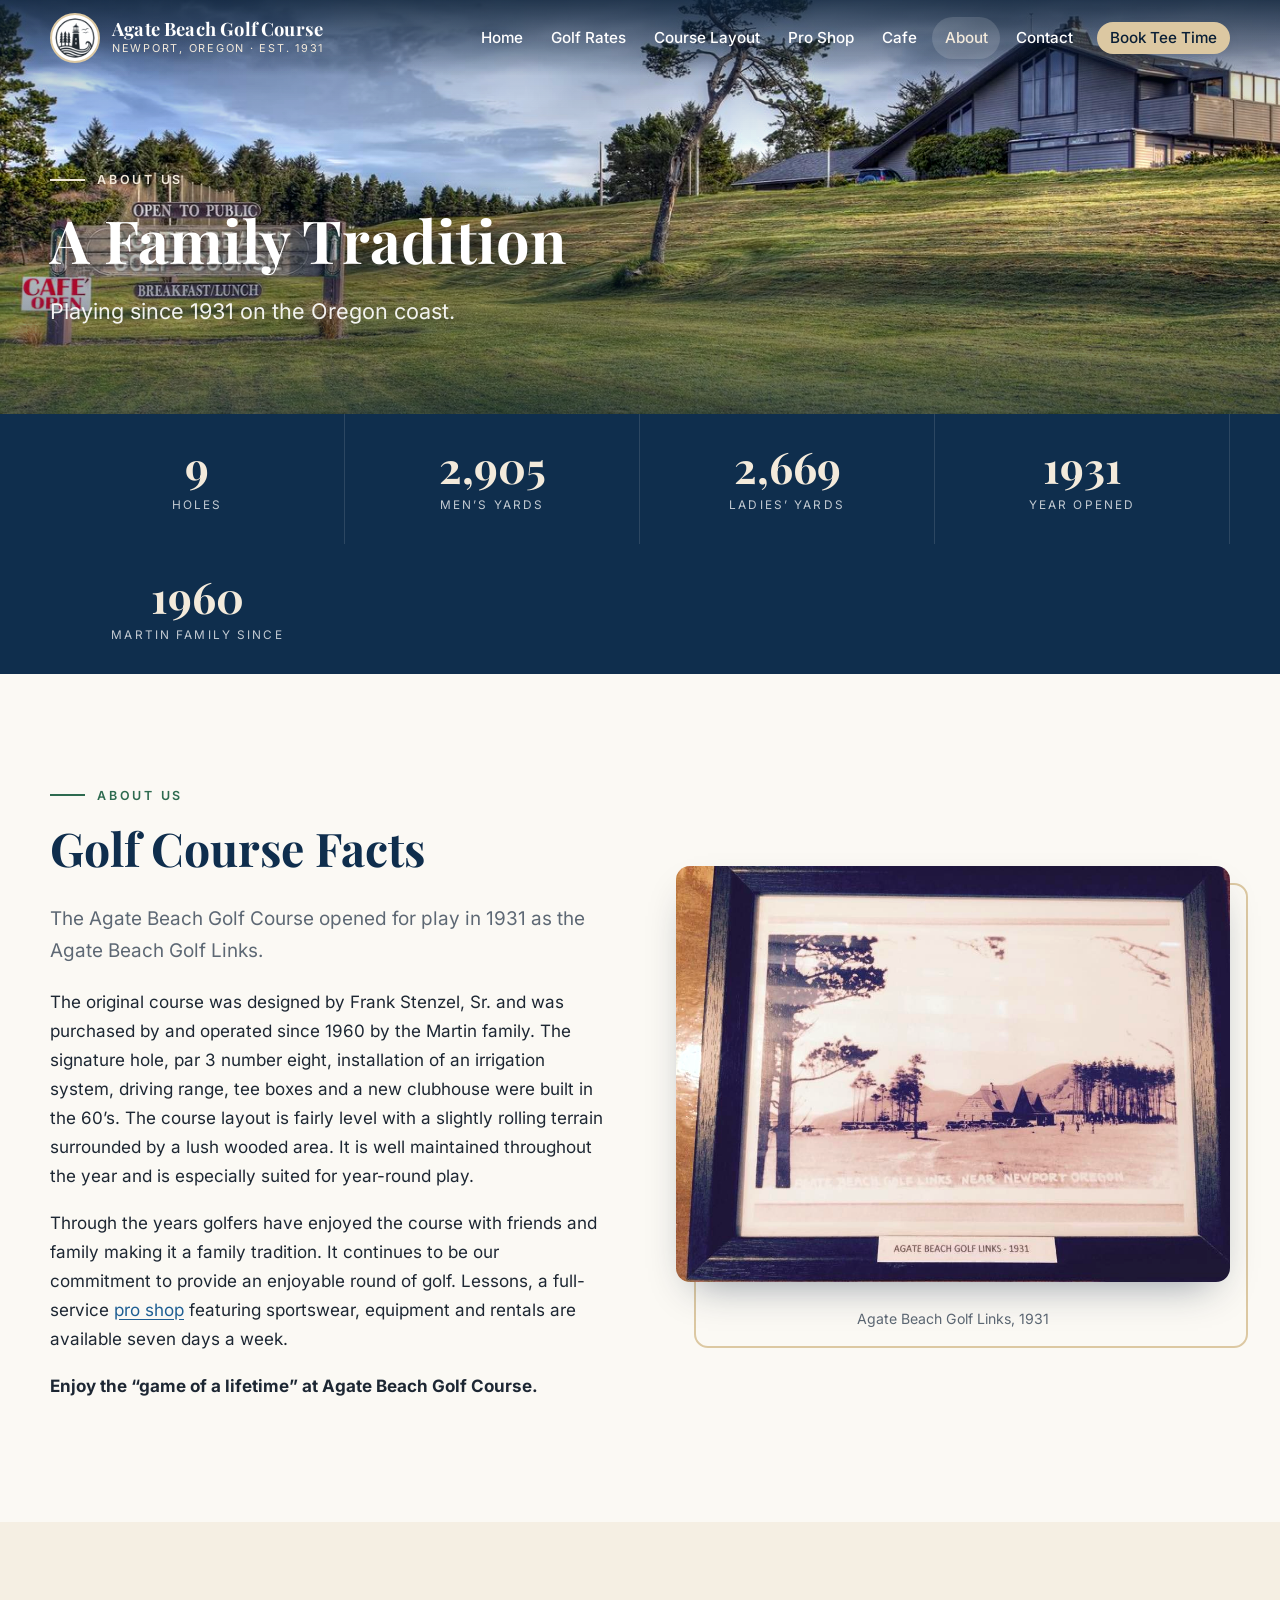
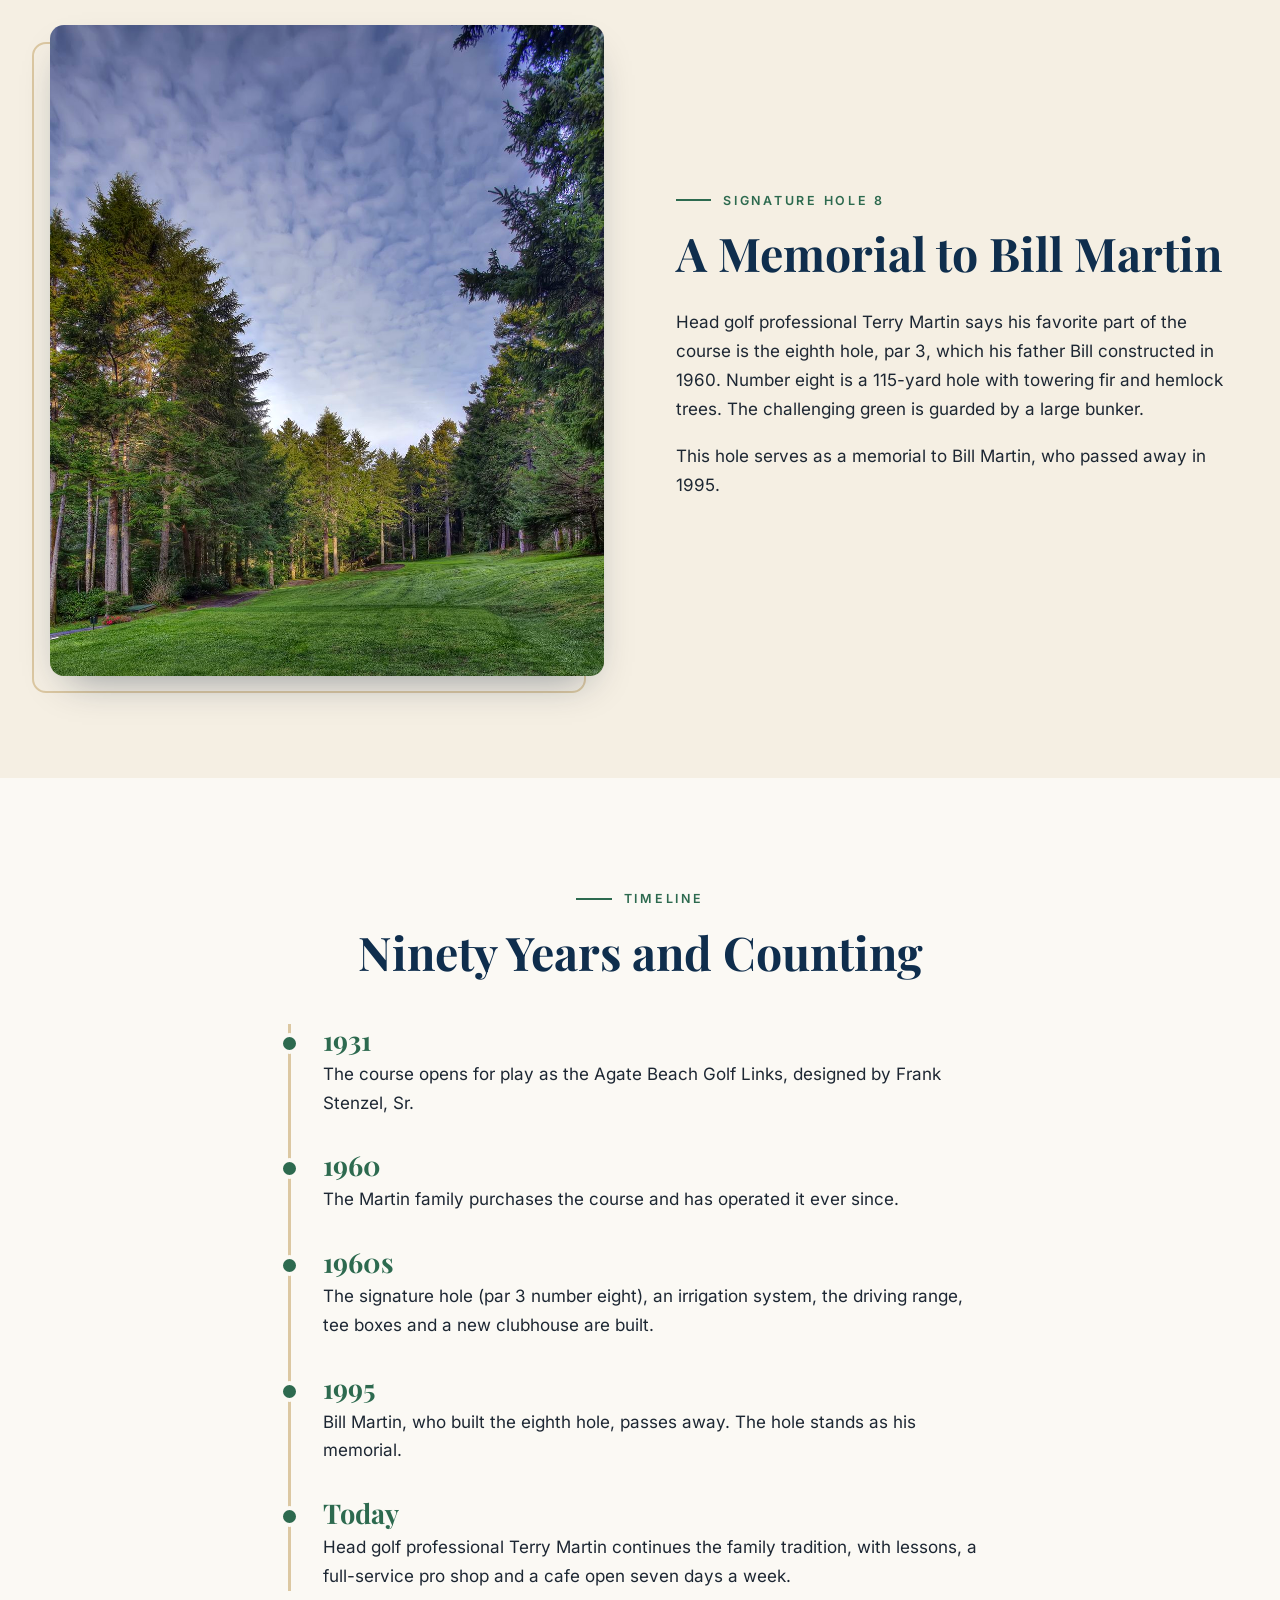
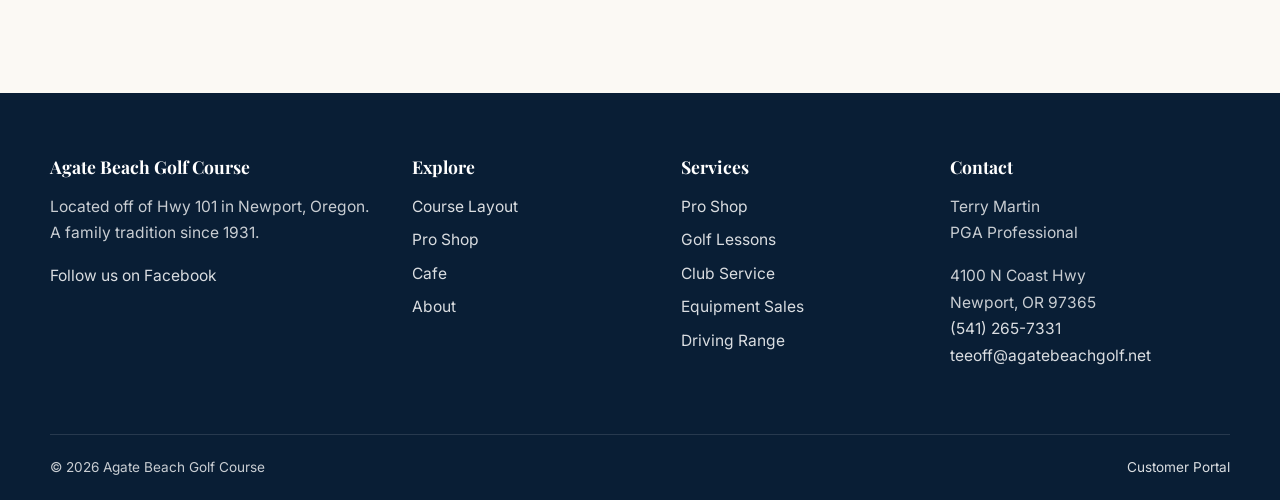
==== commit f674dd2e: "Scorecard page: instructions moved to the bottom with an Instructions button at the top; bump versio" ====
--- a/about.html
+++ b/about.html
@@ -11,7 +11,7 @@
 <link rel="icon" href="assets/images/logo.png" type="image/png">
 <link rel="preload" href="assets/fonts/inter-latin.woff2" as="font" type="font/woff2" crossorigin>
 <link rel="preload" href="assets/fonts/playfair-display-latin.woff2" as="font" type="font/woff2" crossorigin>
-<link rel="stylesheet" href="assets/css/styles.css?v=20261002-23">
+<link rel="stylesheet" href="assets/css/styles.css?v=20261002-25">
 </head>
 <body>
 <a class="skip-link" href="#main">Skip to content</a>
@@ -153,6 +153,6 @@
   </div>
 </footer>
 
-<script src="assets/js/main.js?v=20261002-23"></script>
+<script src="assets/js/main.js?v=20261002-25"></script>
 </body>
 </html>
--- a/assets/css/styles.css
+++ b/assets/css/styles.css
@@ -506,6 +506,9 @@
 .sc-tee-btn { display: block; margin: 0.3rem auto 0; padding: 0.18rem 0.55rem; font: 700 0.68rem/1.2 var(--font-body); border-radius: 999px; border: 1px solid transparent; cursor: pointer; white-space: nowrap; }
 .sc-tee-btn.is-men { background: #e8f0f8; color: var(--blue); border-color: #b9d0e6; }
 .sc-tee-btn.is-ladies { background: #fbeceb; color: #a3352f; border-color: #e9b9b5; }
+.sc-steps { margin: 1rem 0 0; padding-left: 1.4rem; display: grid; gap: 0.7rem; text-align: left; }
+.sc-steps li::marker { color: var(--green); font-weight: 700; }
+.sc-steps .sc-tee-btn { display: inline-block; margin: 0 0.1rem; font-size: 0.78rem; cursor: default; vertical-align: baseline; }
 .sc-entry .tee-line { display: block; line-height: 1.25; font-weight: 600; }
 .sc-entry .tee-men { color: var(--blue); }
 .sc-entry .tee-ladies { color: #a3352f; }
